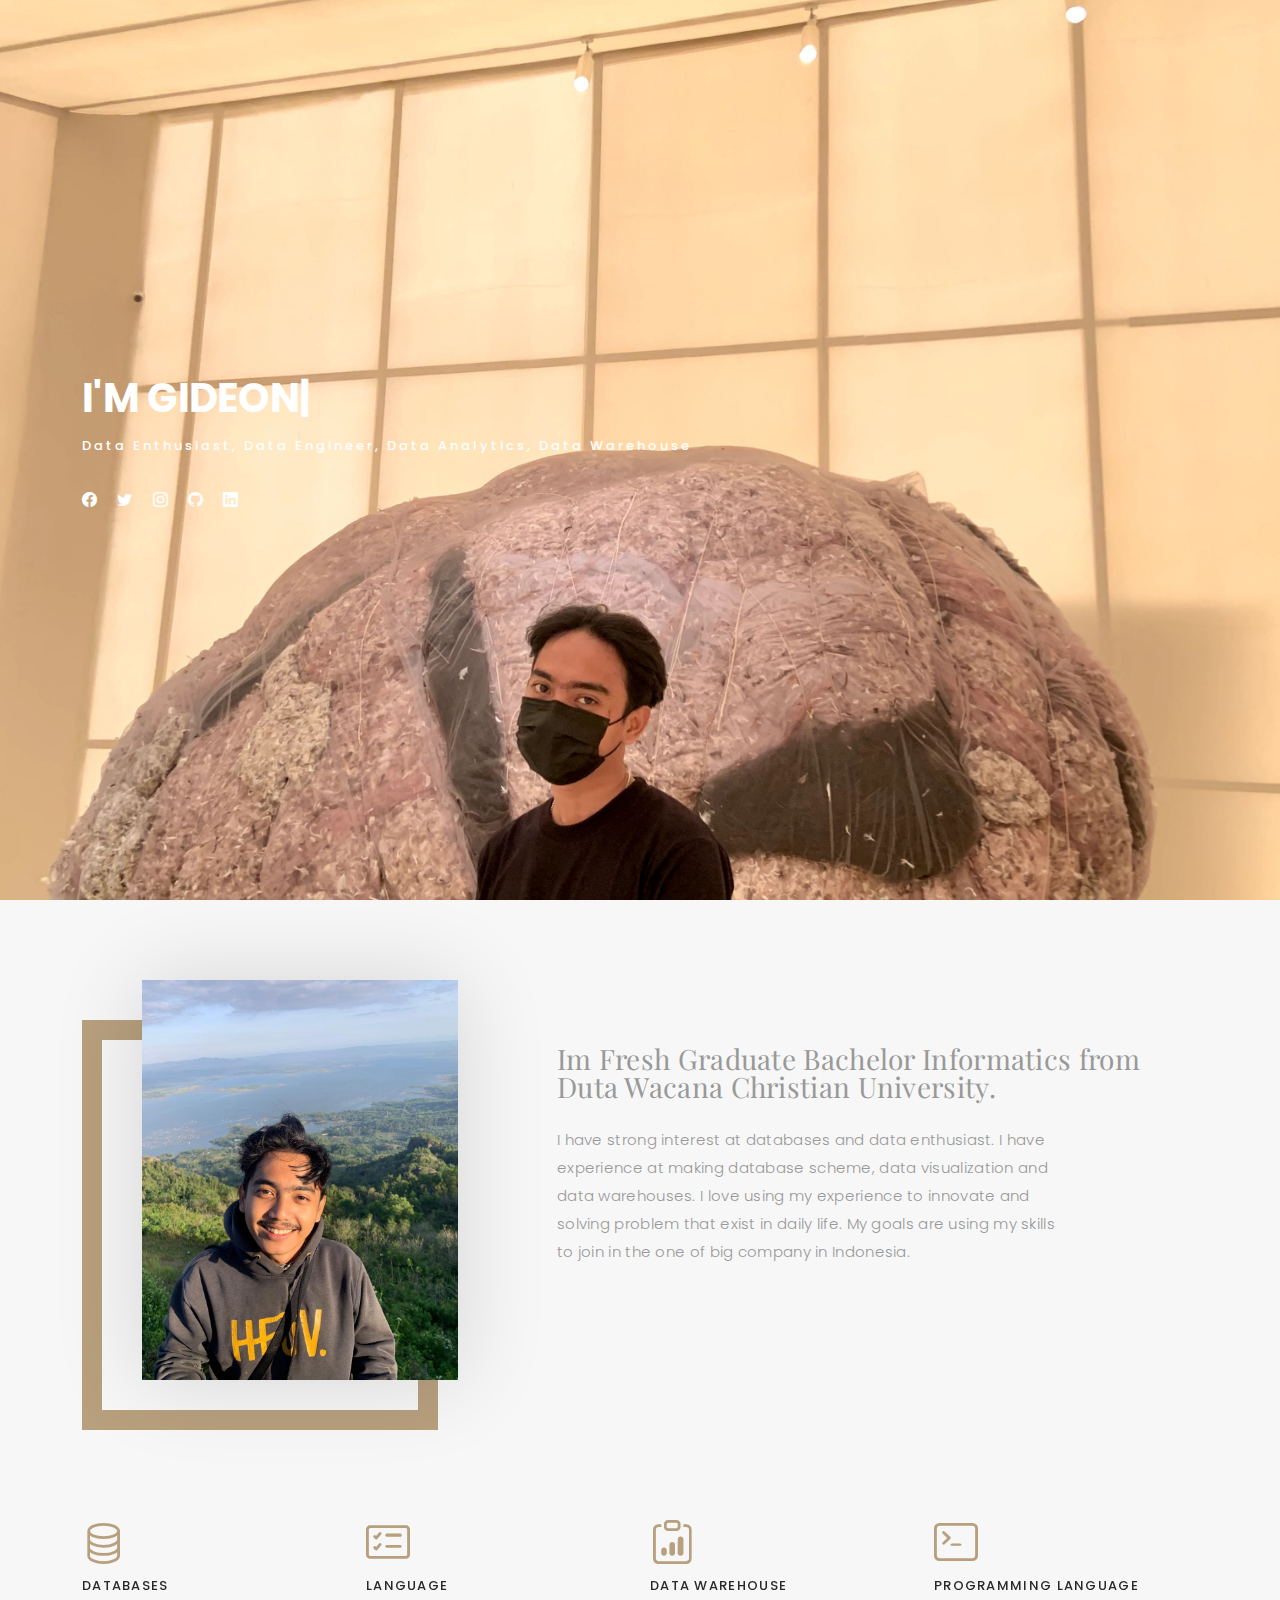
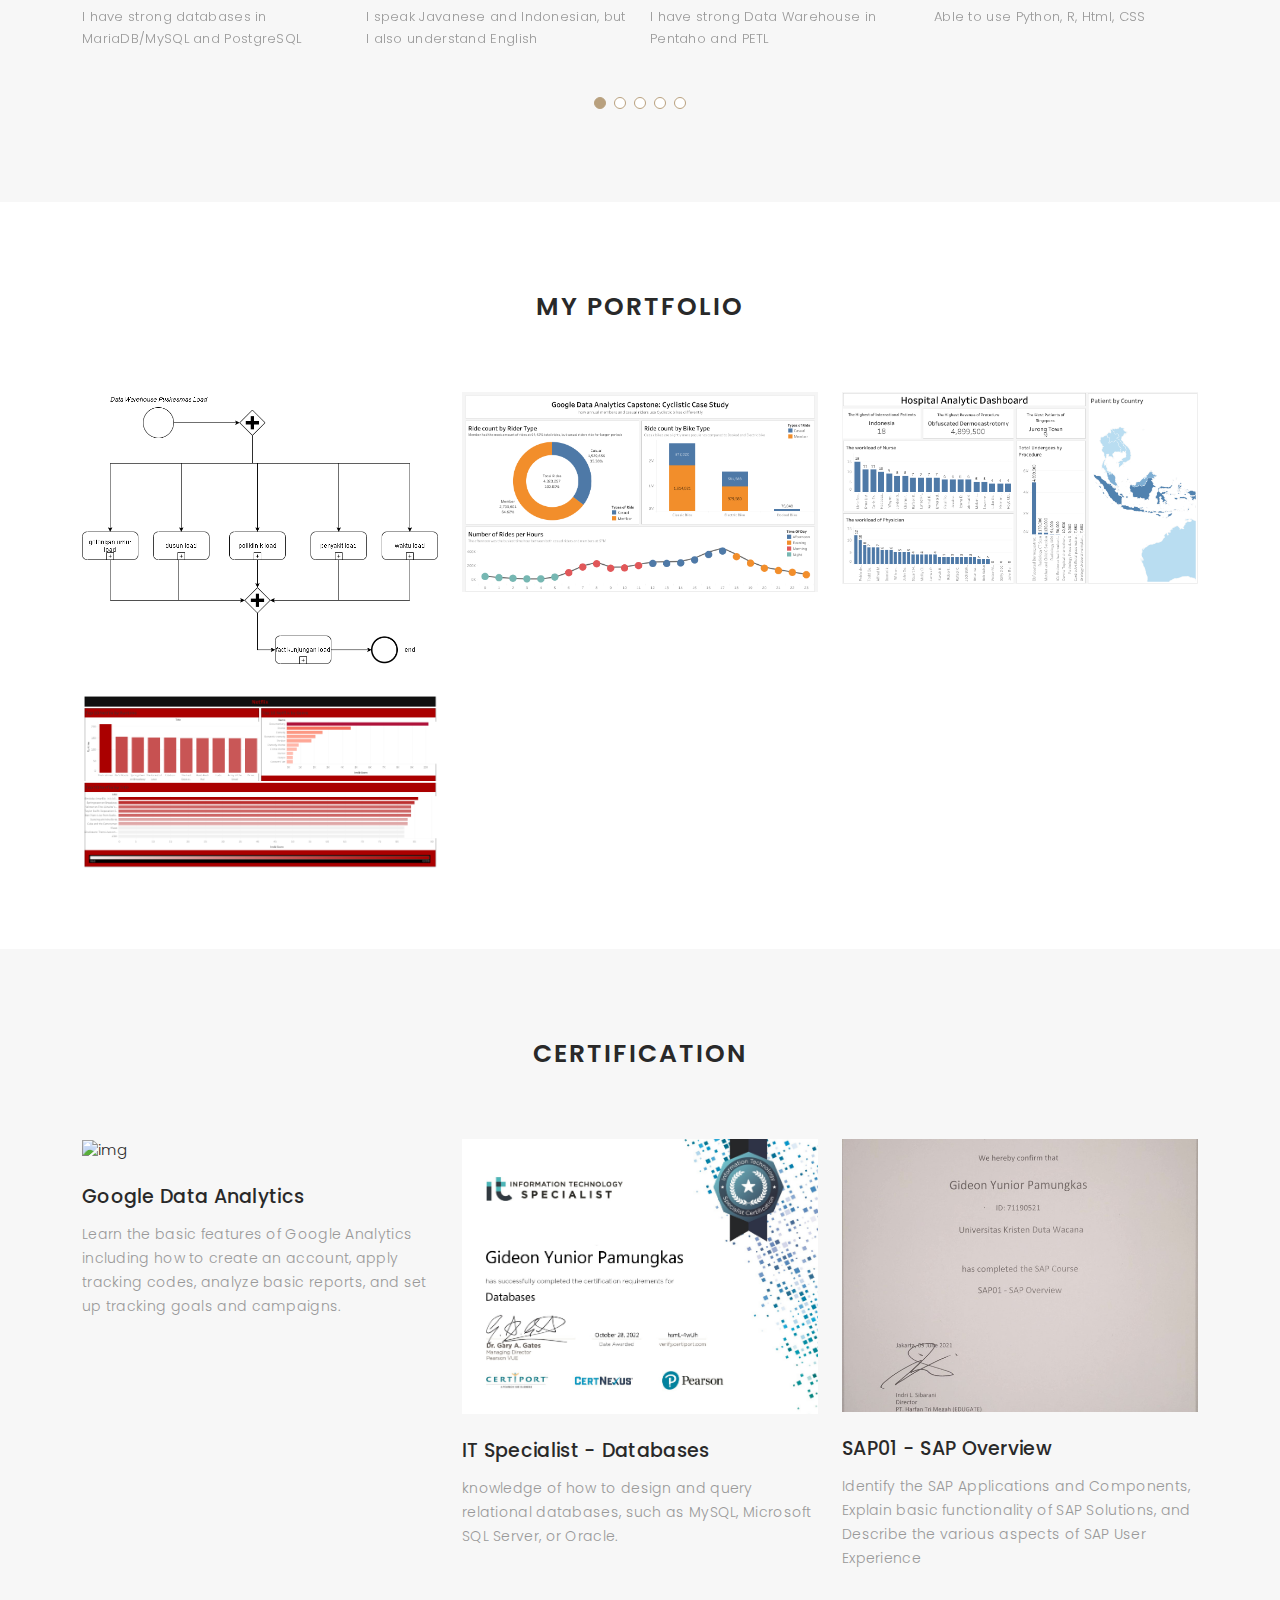
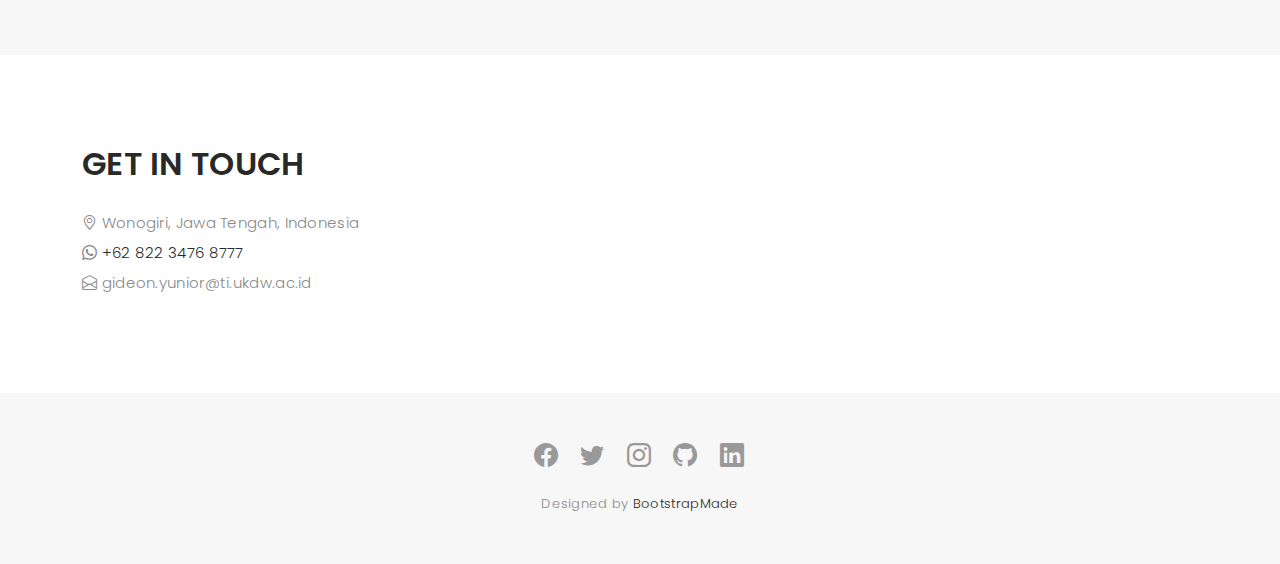
==== index.html @ 7229150a "first" ====
<!DOCTYPE html>
<html lang="en">

<head>
  <meta charset="utf-8">
  <meta content="width=device-width, initial-scale=1.0" name="viewport">

  <title>Gideon Yunior Portfolio</title>
  <meta content="" name="description">
  <meta content="" name="keywords">

  <!-- Favicons -->
  <link href="assets/img/favicon.png" rel="icon">
  <link href="assets/img/apple-touch-icon.png" rel="apple-touch-icon">

  <!-- Google Fonts -->
  <link href="https://fonts.googleapis.com/css?family=Poppins:300,300i,400,400i,500,500i,600,600i,700,700i|Playfair+Display:400,400i,500,500i,600,600i,700,700i,900,900i" rel="stylesheet">

  <!-- Vendor CSS Files -->
  <link href="assets/vendor/bootstrap/css/bootstrap.min.css" rel="stylesheet">
  <link href="assets/vendor/bootstrap-icons/bootstrap-icons.css" rel="stylesheet">
  <link href="assets/vendor/boxicons/css/boxicons.min.css" rel="stylesheet">
  <link href="assets/vendor/glightbox/css/glightbox.min.css" rel="stylesheet">
  <link href="assets/vendor/swiper/swiper-bundle.min.css" rel="stylesheet">

  <!-- Template Main CSS File -->
  <link href="assets/css/style.css" rel="stylesheet">

  <!-- =======================================================
  * Template Name: Folio
  * Template URL: https://bootstrapmade.com/folio-bootstrap-portfolio-template/
  * Updated: Mar 17 2024 with Bootstrap v5.3.3
  * Author: BootstrapMade.com
  * License: https://bootstrapmade.com/license/
  ======================================================== -->
</head>

<body>

  <!-- ======= Header ======= -->
  <header id="header" class="fixed-top ">
    <div class="container d-flex align-items-center justify-content-between">

      <a href="index.html" class="logo"><img src="assets/img/Gyp.png" alt="" class="img-fluid"></a>
      <!-- Uncomment below if you prefer to use an text logo -->
      <!-- <h1 class="logo"><a href="index.html">Folio</a></h1> -->

      <nav id="navbar" class="navbar">
        <ul>
          <li><a class="nav-link scrollto active" href="#hero">Home</a></li>
          <li><a class="nav-link scrollto" href="#about">About</a></li>
          <li><a class="nav-link  scrollto" href="#portfolio">Portfolio</a></li>
          <li><a class="nav-link  scrollto" href="#journal">Certification</a></li>
          <li><a class="nav-link scrollto" href="#contact">Contact</a></li>
        </ul>
        <i class="bi bi-list mobile-nav-toggle"></i>
      </nav><!-- .navbar -->

    </div>
  </header><!-- End Header -->

  <!-- ======= Hero Section ======= -->
  <div id="hero" class="home">

    <div class="container">
      <div class="hero-content">
        <h1>I'm <span class="typed" data-typed-items="Gideon Yunior Pamungkas"></span></h1>
        <p>Data Enthusiast, Data Engineer, Data Analytics, Data Warehouse</p>

        <ul class="list-unstyled list-social">
          <li><a href="https://www.facebook.com/profile.php?id=100007799596597"><i class="bi bi-facebook"></i></a></li>
          <li><a href="https://twitter.com/GideonYunior"><i class="bi bi-twitter"></i></a></li>
          <li><a href="https://www.instagram.com/gideonyunior/"><i class="bi bi-instagram"></i></a></li>
          <li><a href="https://github.com/gidepamu"><i class="bi bi-github"></i></a></li>
          <li><a href="https://www.linkedin.com/in/gideonyunior"><i class="bi bi-linkedin"></i></a></li>
        </ul>
      </div>
    </div>
  </div><!-- End Hero -->

  <main id="main">

    <!-- ======= About Section ======= -->
    <div id="about" class="paddsection">
      <div class="container">
        <div class="row justify-content-between">

          <div class="col-lg-4 ">
            <div class="div-img-bg">
              <div class="about-img">
                <img src="assets/img/me.jpg" class="img-responsive" alt="me">
              </div>
            </div>
          </div>

          <div class="col-lg-7">
            <div class="about-descr">

              <p class="p-heading">Im Fresh Graduate Bachelor Informatics from Duta Wacana Christian University.  </p>
              <p class="separator">I have strong interest at databases and data enthusiast. I have experience at making database scheme, data visualization and data warehouses. I love using my experience to innovate and solving problem that exist in daily life. My goals are using my skills to join in the one of big company in Indonesia.</p>

            </div>

          </div>
        </div>
      </div>
    </div><!-- End About Section -->

    <!-- ======= Services Section ======= -->
    <div id="services">
      <div class="container">

        <div class="services-slider swiper" data-aos="fade-up" data-aos-delay="100">
          <div class="swiper-wrapper">

            <div class="swiper-slide">
              <div class="services-block">
                <i class="bi bi-database"></i>
                <span>Databases</span>
                <p class="separator">I have strong databases in MariaDB/MySQL and PostgreSQL </p>
              </div>
            </div><!-- End testimonial item -->

            <div class="swiper-slide">
              <div class="services-block">
                <i class="bi bi-card-checklist"></i>
                <span>Language</span>
                <p class="separator">I speak Javanese and Indonesian, but I also understand English </p>
              </div>
            </div><!-- End testimonial item -->

            <div class="swiper-slide">
              <div class="services-block">
                <i class="bi bi-clipboard-data"></i>
                <span>Data Warehouse</span>
                <p class="separator">I have strong Data Warehouse in Pentaho and PETL </p>
              </div>
            </div><!-- End testimonial item -->

            <div class="swiper-slide">
              <div class="services-block">
                <i class="bi bi-terminal"></i>
                <span>Programming Language</span>
                <p class="separator">Able to use Python, R, Html, CSS </p>
              </div>
            </div><!-- End testimonial item -->
                          
            <div class="swiper-slide">
              <div class="services-block">
                <i class="bi bi-bar-chart"></i>
                <span>Analytics & Visualization</span>
                <p class="separator">I have strong data Analytics & Visualization in Spreadsheet, Atoti and Tableau </p>
              </div>
            </div><!-- End testimonial item -->

          </div>
          <div class="swiper-pagination"></div>
        </div>

      </div>

    </div><!-- End Services Section -->

    <!-- ======= Portfolio Section ======= -->
    <div id="portfolio" class="paddsection">

      <div class="container">
        <div class="section-title text-center">
          <h2>My Portfolio</h2>
        </div>
      </div>

      <div class="container">

        <div class="row portfolio-container">

          <div class="col-lg-4 col-md-6 portfolio-item filter-app">
            <img src="assets/img/portfolio/etl-design-Puskesmas.png" class="img-fluid" alt="">
            <div class="portfolio-info">
              <h4>ETL DW Process Puskesmas</h4>
              <p>ETL Process</p>
              <a href="assets/img/portfolio/etl-design-Puskesmas.png" data-gallery="portfolioGallery" class="portfolio-lightbox preview-link" title="Netflix"><i class="bx bx-plus"></i></a>
              <a href="portfolio-details-4.html" class="details-link" title="More Details"><i class="bx bx-link"></i></a>
            </div>
          </div>

          <div class="col-lg-4 col-md-6 portfolio-item filter-web">
            <img src="assets/img/portfolio/Cyclistic.png" class="img-fluid" alt="">
            <div class="portfolio-info">
              <h4>Google Data Analytics Capstone Cyclistic Case-Study</h4>
              <p>Data Analytics</p>
              <a href="assets/img/portfolio/Cyclistic-Details.png" data-gallery="portfolioGallery" class="portfolio-lightbox preview-link" title="Web 3"><i class="bx bx-plus"></i></a>
              <a href="portfolio-details-2.html" class="details-link" title="More Details"><i class="bx bx-link"></i></a>
            </div>
          </div>

          <div class="col-lg-4 col-md-6 portfolio-item filter-web">
            <img src="assets/img/portfolio/HospitalDW.png" class="img-fluid" alt="">
            <div class="portfolio-info">
              <h4>Hospital Data Warehouse</h4>
              <p>Data Warehouse</p>
              <a href="assets/img/portfolio/HospitalDW.png" data-gallery="portfolioGallery" class="portfolio-lightbox preview-link" title="Web 3"><i class="bx bx-plus"></i></a>
              <a href="portfolio-details-3.html" class="details-link" title="More Details"><i class="bx bx-link"></i></a>
            </div>
          </div>

          <div class="col-lg-4 col-md-6 portfolio-item filter-app">
            <img src="assets/img/portfolio/Dashboard-1.png" class="img-fluid" alt="">
            <div class="portfolio-info">
              <h4>Netflix</h4>
              <p>Tableau</p>
              <a href="assets/img/portfolio/Dashboard-1.png" data-gallery="portfolioGallery" class="portfolio-lightbox preview-link" title="Netflix"><i class="bx bx-plus"></i></a>
              <a href="portfolio-details.html" class="details-link" title="More Details"><i class="bx bx-link"></i></a>
            </div>
          </div>
          
          <!-- 
          <div class="col-lg-4 col-md-6 portfolio-item filter-app">
            <img src="assets/img/portfolio/portfolio-3.jpg" class="img-fluid" alt="">
            <div class="portfolio-info">
              <h4>App 2</h4>
              <p>App</p>
              <a href="assets/img/portfolio/portfolio-3.jpg" data-gallery="portfolioGallery" class="portfolio-lightbox preview-link" title="App 2"><i class="bx bx-plus"></i></a>
              <a href="portfolio-details.html" class="details-link" title="More Details"><i class="bx bx-link"></i></a>
            </div>
          </div>

          <div class="col-lg-4 col-md-6 portfolio-item filter-card">
            <img src="assets/img/portfolio/portfolio-4.jpg" class="img-fluid" alt="">
            <div class="portfolio-info">
              <h4>Card 2</h4>
              <p>Card</p>
              <a href="assets/img/portfolio/portfolio-4.jpg" data-gallery="portfolioGallery" class="portfolio-lightbox preview-link" title="Card 2"><i class="bx bx-plus"></i></a>
              <a href="portfolio-details.html" class="details-link" title="More Details"><i class="bx bx-link"></i></a>
            </div>
          </div>

          <div class="col-lg-4 col-md-6 portfolio-item filter-web">
            <img src="assets/img/portfolio/portfolio-5.jpg" class="img-fluid" alt="">
            <div class="portfolio-info">
              <h4>Web 2</h4>
              <p>Web</p>
              <a href="assets/img/portfolio/portfolio-5.jpg" data-gallery="portfolioGallery" class="portfolio-lightbox preview-link" title="Web 2"><i class="bx bx-plus"></i></a>
              <a href="portfolio-details.html" class="details-link" title="More Details"><i class="bx bx-link"></i></a>
            </div>
          </div>

          <div class="col-lg-4 col-md-6 portfolio-item filter-app">
            <img src="assets/img/portfolio/portfolio-6.jpg" class="img-fluid" alt="">
            <div class="portfolio-info">
              <h4>App 3</h4>
              <p>App</p>
              <a href="assets/img/portfolio/portfolio-6.jpg" data-gallery="portfolioGallery" class="portfolio-lightbox preview-link" title="App 3"><i class="bx bx-plus"></i></a>
              <a href="portfolio-details.html" class="details-link" title="More Details"><i class="bx bx-link"></i></a>
            </div>
          </div> -->

        </div>

      </div>

    </div><!-- End Portfolio Section -->

    <!-- ======= Journal Section ======= -->
    <div id="journal" class="text-left paddsection">

      <div class="container">
        <div class="section-title text-center">
          <h2>Certification</h2>
        </div>
      </div>

      <div class="container">
        <div class="journal-block">
          <div class="row">
            <div class="col-lg-4 col-md-6">
              <div class="journal-info">

                <a href="https://www.coursera.org/account/accomplishments/professional-cert/ZM4BMNHWZRNQ"><img src="assets/img/Coursera Certification Google Data Analytics.JPEG" class="img-responsive" alt="img"></a>

                <div class="journal-txt">

                  <h4><a href="https://www.coursera.org/account/accomplishments/professional-cert/ZM4BMNHWZRNQ">Google Data Analytics</a></h4>
                  <p class="separator">Learn the basic features of Google Analytics including how to create an account, apply tracking codes, analyze basic reports, and set up tracking goals and campaigns.
                  </p>

                </div>

              </div>
            </div>

            <div class="col-lg-4 col-md-6">
              <div class="journal-info">

                <a href="https://www.credly.com/badges/a9029bb2-a997-4a3e-8f16-a921469796fb"><img src="assets/img/blog-post-1.jpg" class="img-responsive" alt="img"></a>

                <div class="journal-txt">

                  <h4><a href="https://www.credly.com/badges/a9029bb2-a997-4a3e-8f16-a921469796fb">IT Specialist - Databases</a></h4>
                  <p class="separator">knowledge of how to design and query relational databases, such as MySQL, Microsoft SQL Server, or Oracle.
                  </p>

                </div>

              </div>
            </div>

            <div class="col-lg-4 col-md-6">
              <div class="journal-info">

                <a href="http://check.upp-sap.com:88/validasi%20sertifikat/hasil%20query.php?id=30303030303038373233303030313138&view=View"><img src="assets/img/blog-post-2.jpg" class="img-responsive" alt="img"></a>

                <div class="journal-txt">

                  <h4><a href="http://check.upp-sap.com:88/validasi%20sertifikat/hasil%20query.php?id=30303030303038373233303030313138&view=View">
                    SAP01 - SAP Overview</a></h4>
                  <p class="separator">Identify the SAP Applications and Components, Explain basic functionality of SAP Solutions, and Describe the various aspects of SAP User Experience
                  </p>

                </div>

              </div>
            </div>

          </div>
        </div>
      </div>

    </div><!-- End Journal Section -->

    <!-- ======= Contact Section ======= -->
    <div id="contact" class="paddsection">
      <div class="container">
        <div class="contact-block1">
          <div class="row">

            <div class="col-lg-6">
              <div class="contact-contact">

                <h2 class="mb-30">GET IN TOUCH</h2>

                <ul class="contact-details">
                  <li><i class="bi bi-geo-alt"></i><span> Wonogiri, Jawa Tengah, Indonesia</span></li>
                  <li><i class="bi bi-whatsapp"></i><a href="https://wa.me/6282234768777"> +62 822 3476 8777</a></li>
                  <li><i class="bi bi-envelope-open"></i><span> gideon.yunior@ti.ukdw.ac.id</span></li>
                </ul>

              </div>
            </div>            
          </div>
        </div>
      </div>
    </div><!-- End Contact Section -->

  </main><!-- End #main -->

  <!-- ======= Footer ======= -->
  <div id="footer" class="text-center">
    <div class="container">
      <div class="socials-media text-center">

        <ul class="list-unstyled">
          <li><a href="https://www.facebook.com/profile.php?id=100007799596597"><i class="bi bi-facebook"></i></a></li>
          <li><a href="https://twitter.com/GideonYunior"><i class="bi bi-twitter"></i></a></li>
          <li><a href="https://www.instagram.com/gideonyunior/"><i class="bi bi-instagram"></i></a></li>
          <li><a href="https://github.com/gidepamu"><i class="bi bi-github"></i></a></li>
          <li><a href="https://www.linkedin.com/in/gideonyunior"><i class="bi bi-linkedin"></i></a></li>
        </ul>

      </div>

      <div class="credits">
        <!--
        All the links in the footer should remain intact.
        You can delete the links only if you purchased the pro version.
        Licensing information: https://bootstrapmade.com/license/
        Purchase the pro version with working PHP/AJAX contact form: https://bootstrapmade.com/buy/?theme=Folio
      -->
        Designed by <a href="https://bootstrapmade.com/">BootstrapMade</a>
      </div>

    </div>
  </div><!-- End Footer -->

  <a href="#" class="back-to-top d-flex align-items-center justify-content-center"><i class="bi bi-arrow-up-short"></i></a>

  <!-- Vendor JS Files -->
  <script src="assets/vendor/bootstrap/js/bootstrap.bundle.min.js"></script>
  <script src="assets/vendor/glightbox/js/glightbox.min.js"></script>
  <script src="assets/vendor/isotope-layout/isotope.pkgd.min.js"></script>
  <script src="assets/vendor/swiper/swiper-bundle.min.js"></script>
  <script src="assets/vendor/typed.js/typed.umd.js"></script>
  <script src="assets/vendor/php-email-form/validate.js"></script>

  <!-- Template Main JS File -->
  <script src="assets/js/main.js"></script>

</body>

</html>
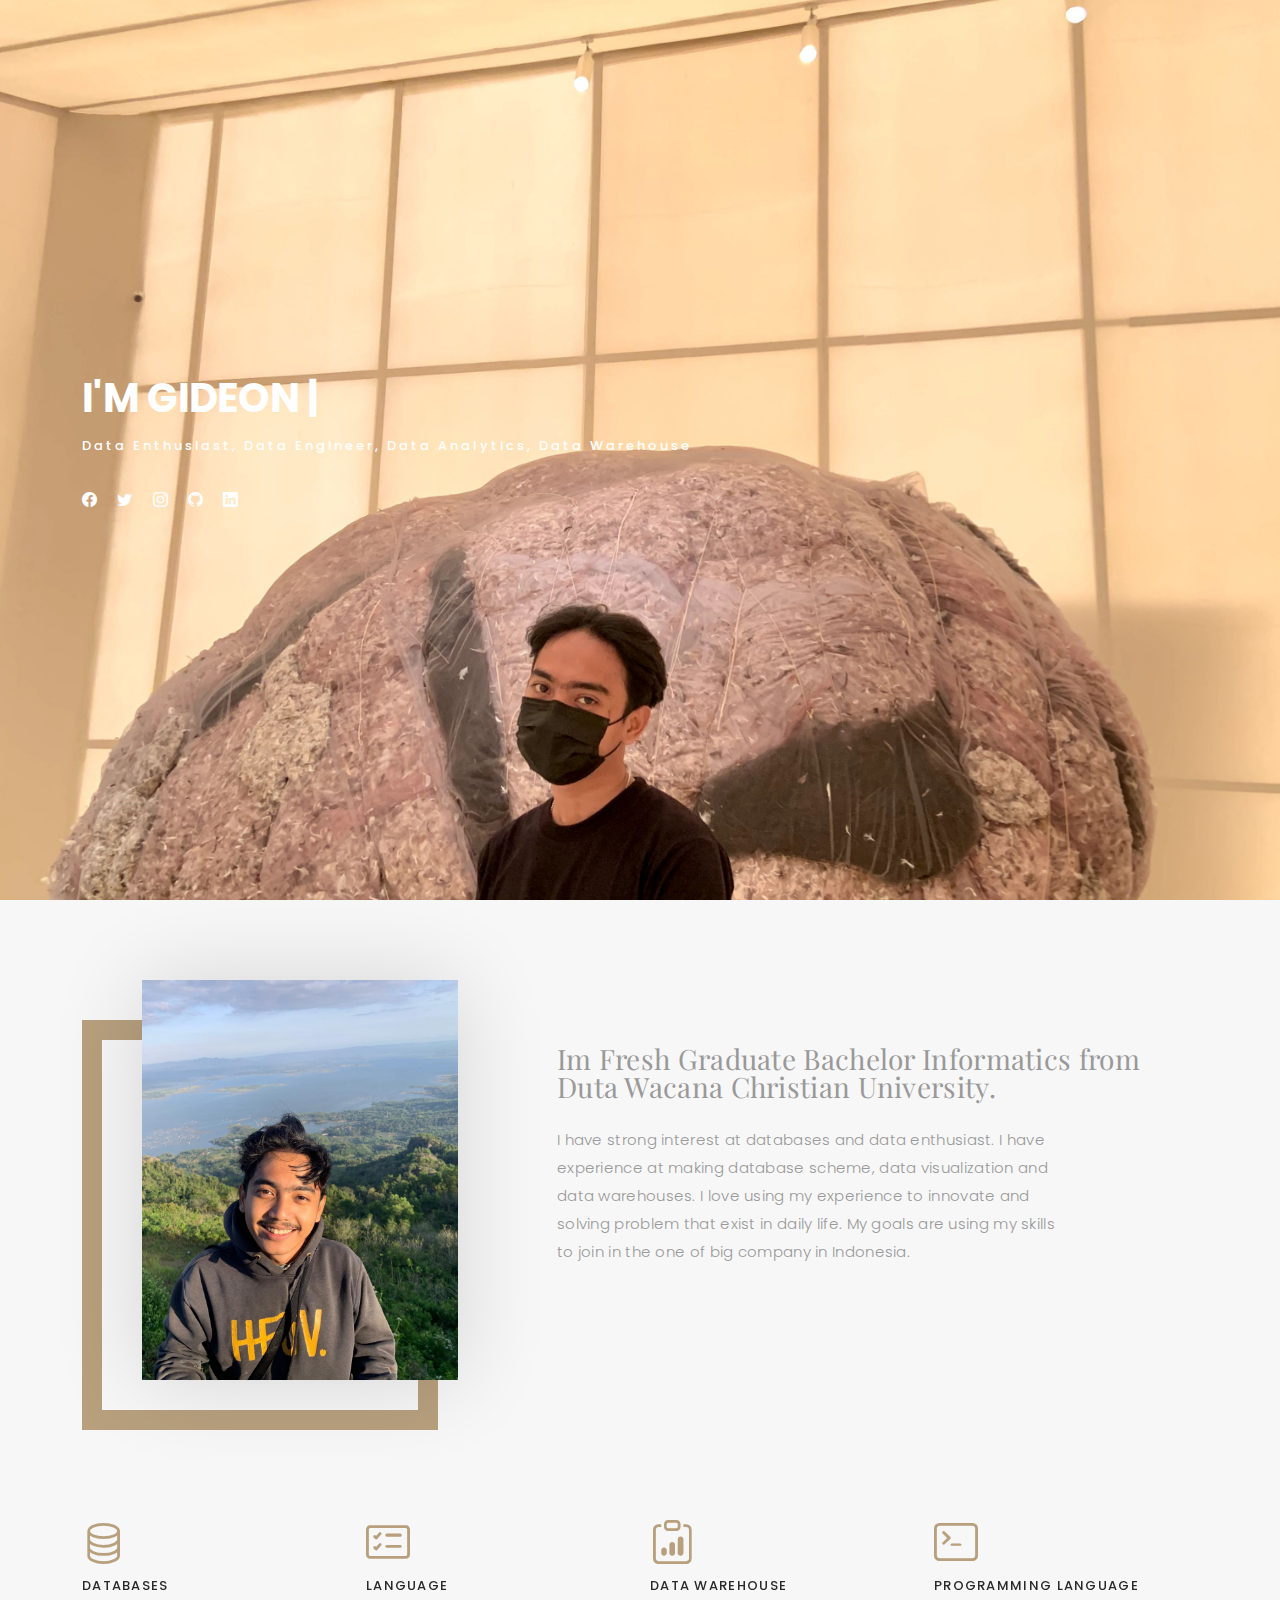
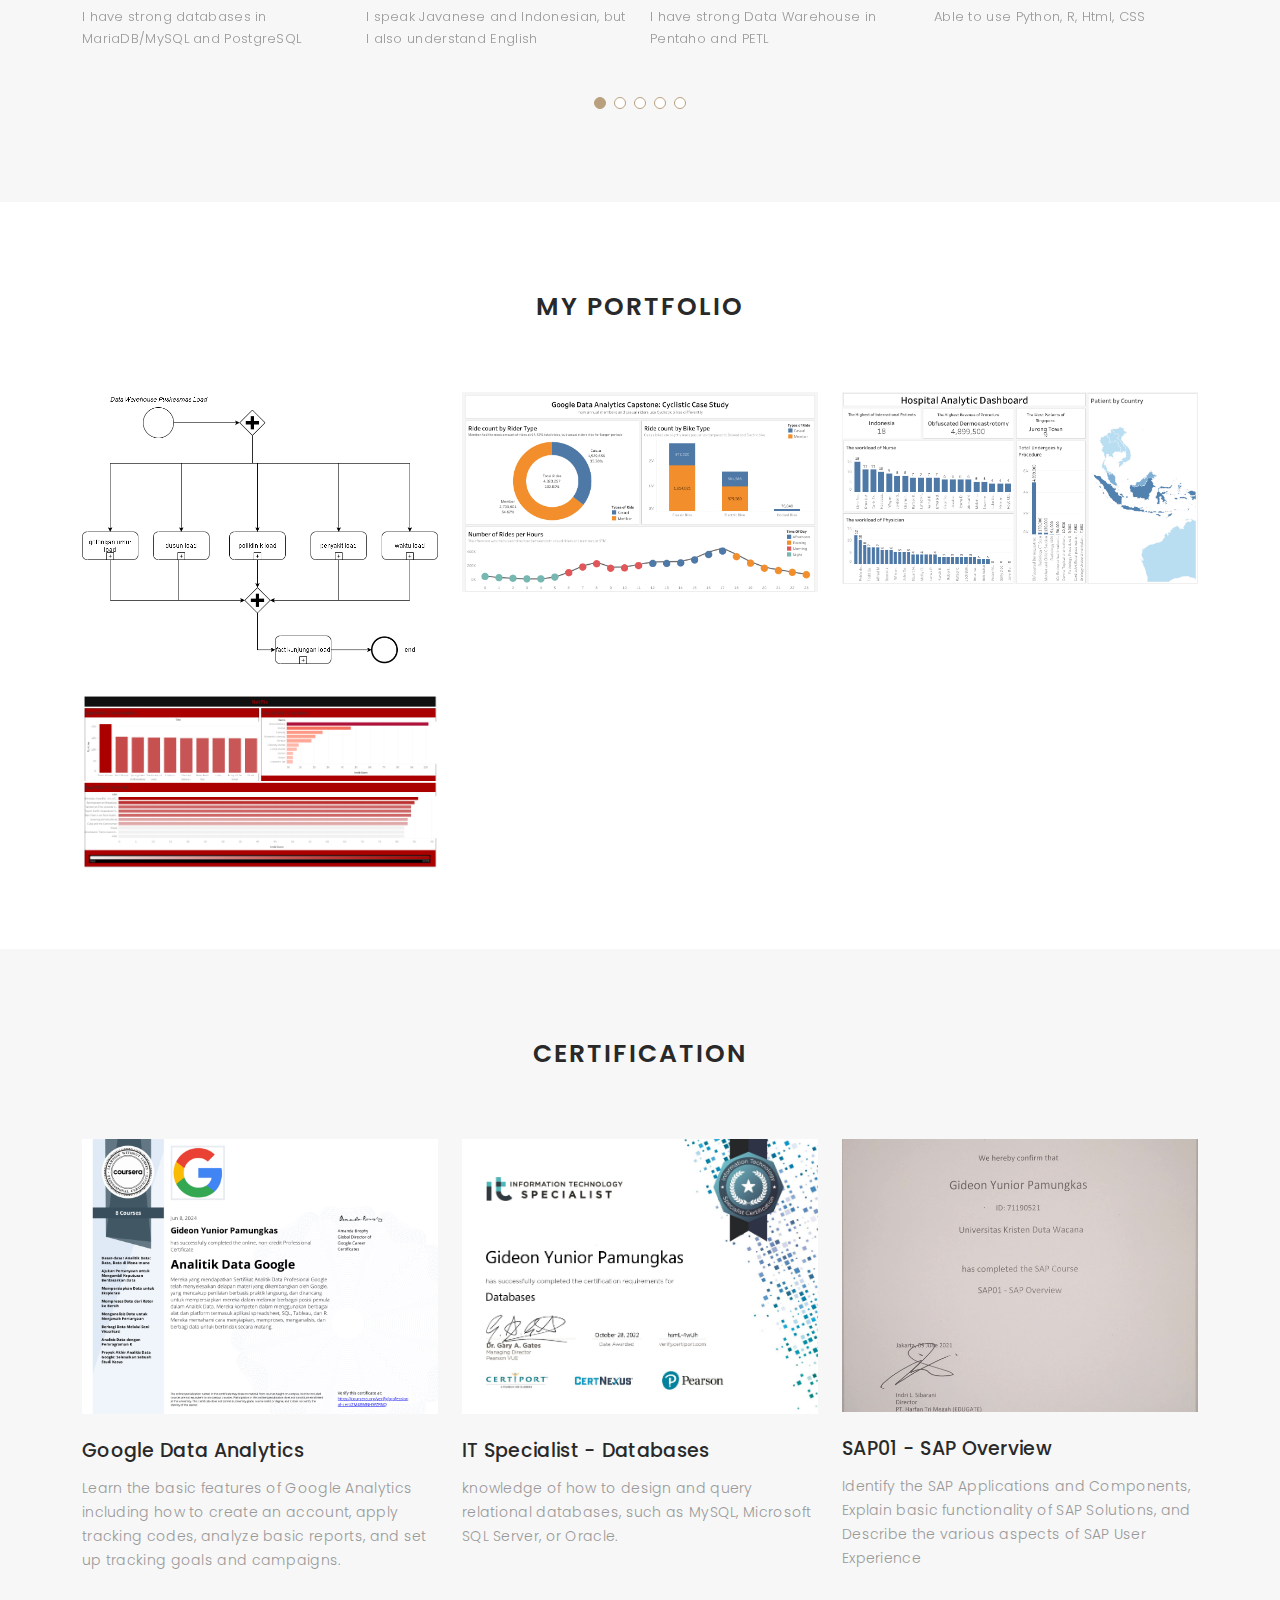
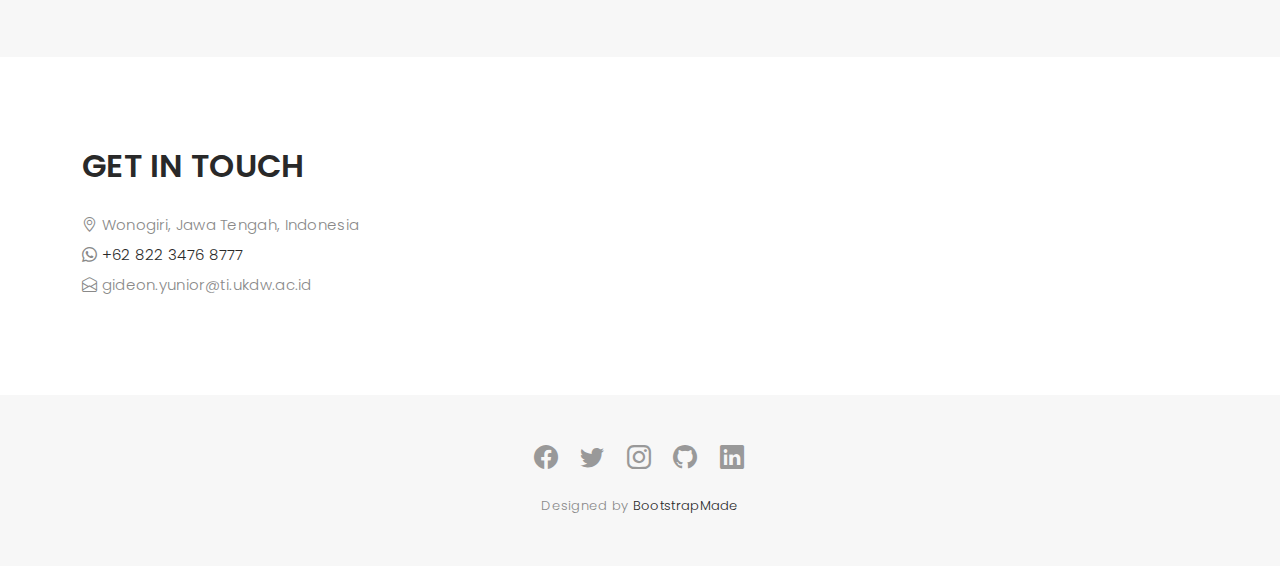
==== commit d4108fe0: "ganti foto" ====
--- a/index.html
+++ b/index.html
@@ -276,7 +276,7 @@
             <div class="col-lg-4 col-md-6">
               <div class="journal-info">
 
-                <a href="https://www.coursera.org/account/accomplishments/professional-cert/ZM4BMNHWZRNQ"><img src="assets/img/Coursera Certification Google Data Analytics.JPEG" class="img-responsive" alt="img"></a>
+                <a href="https://www.coursera.org/account/accomplishments/professional-cert/ZM4BMNHWZRNQ"><img src="assets/img/Coursera Sertification Google Data Analytics-1.png" class="img-responsive" alt="img"></a>
 
                 <div class="journal-txt">
 
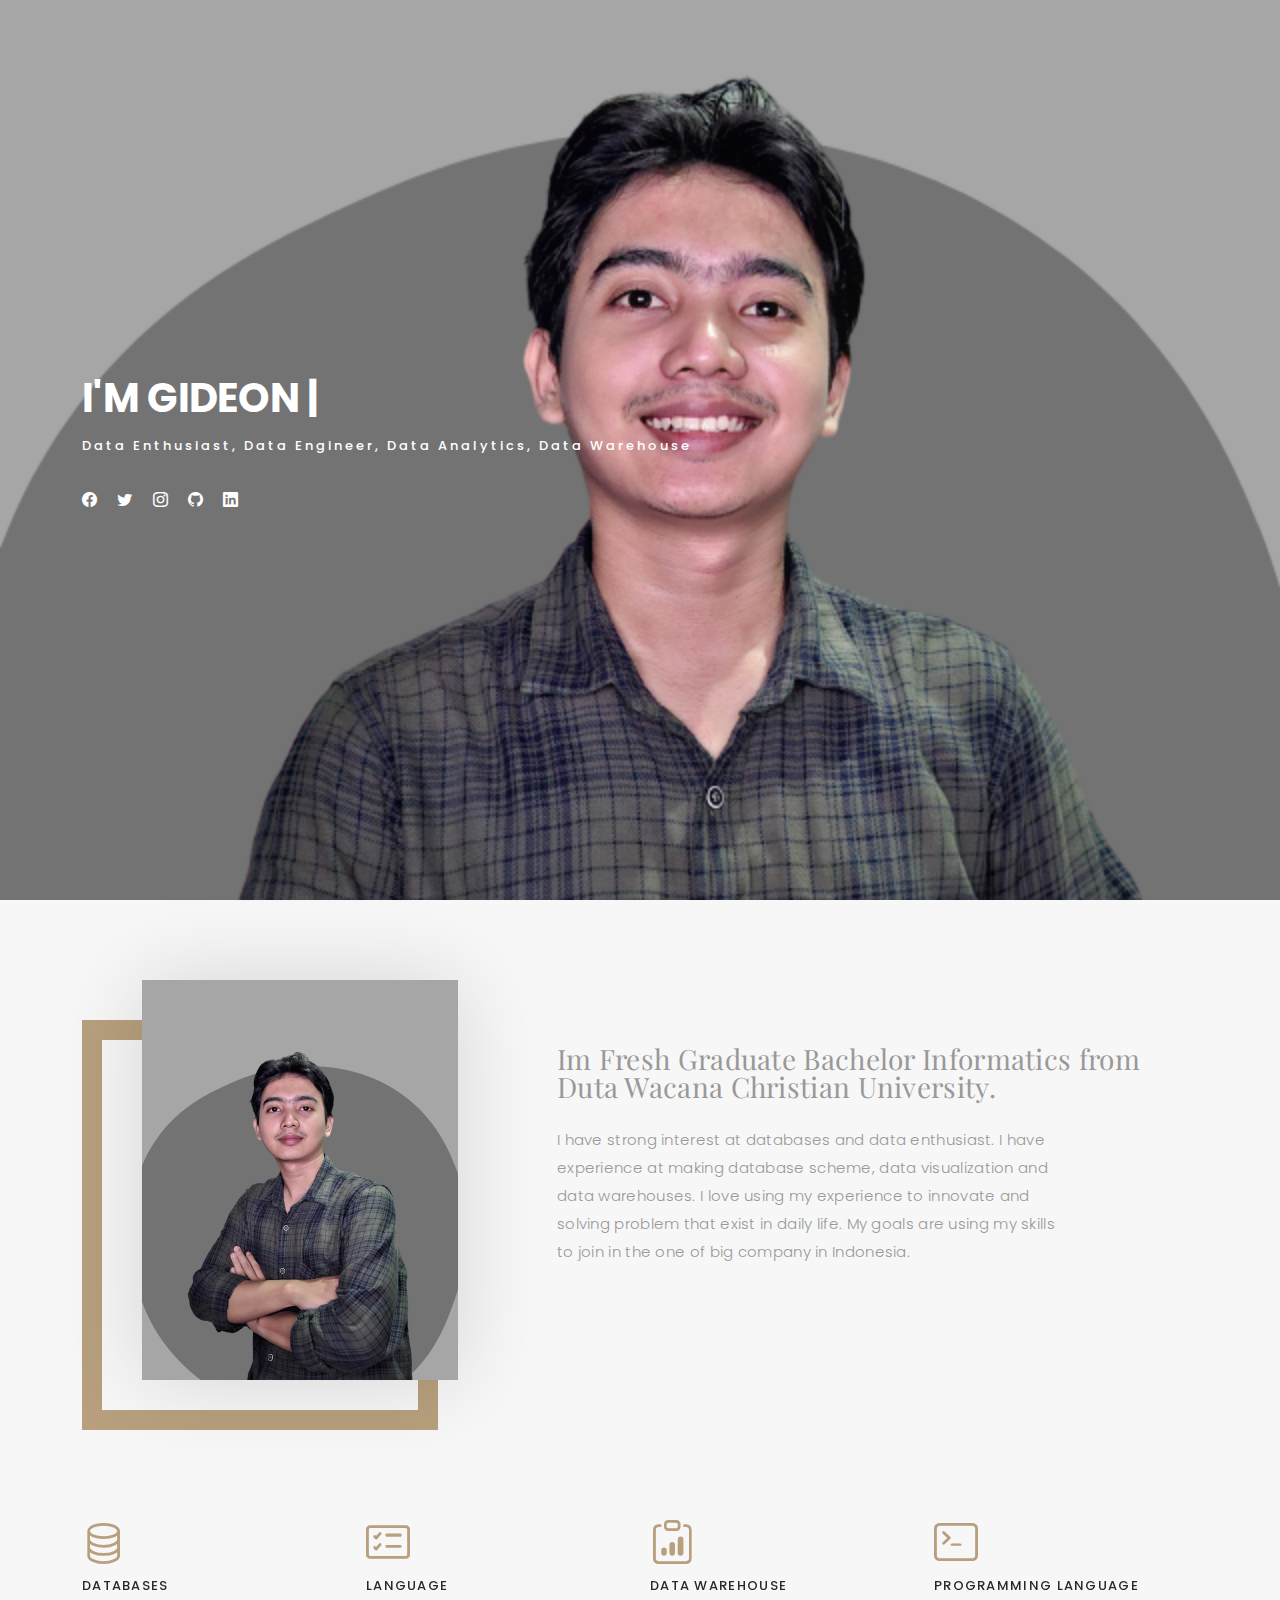
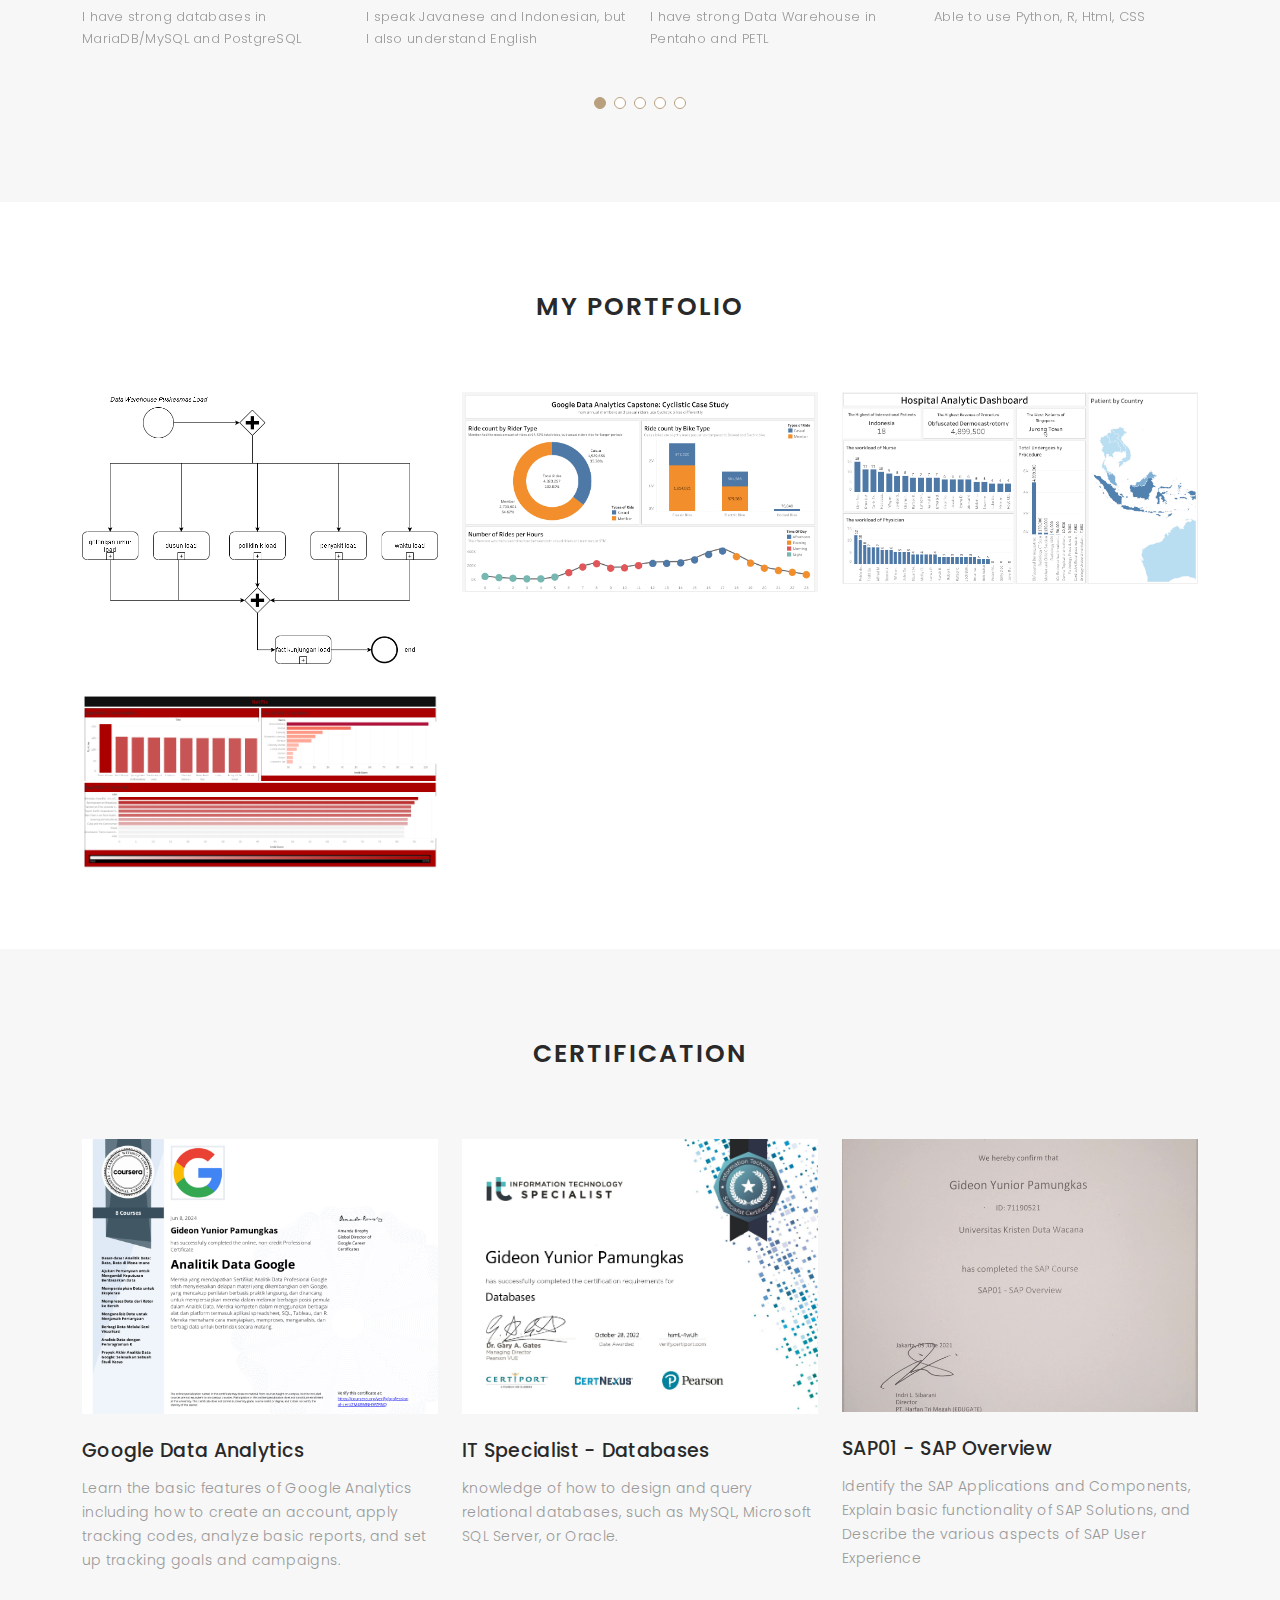
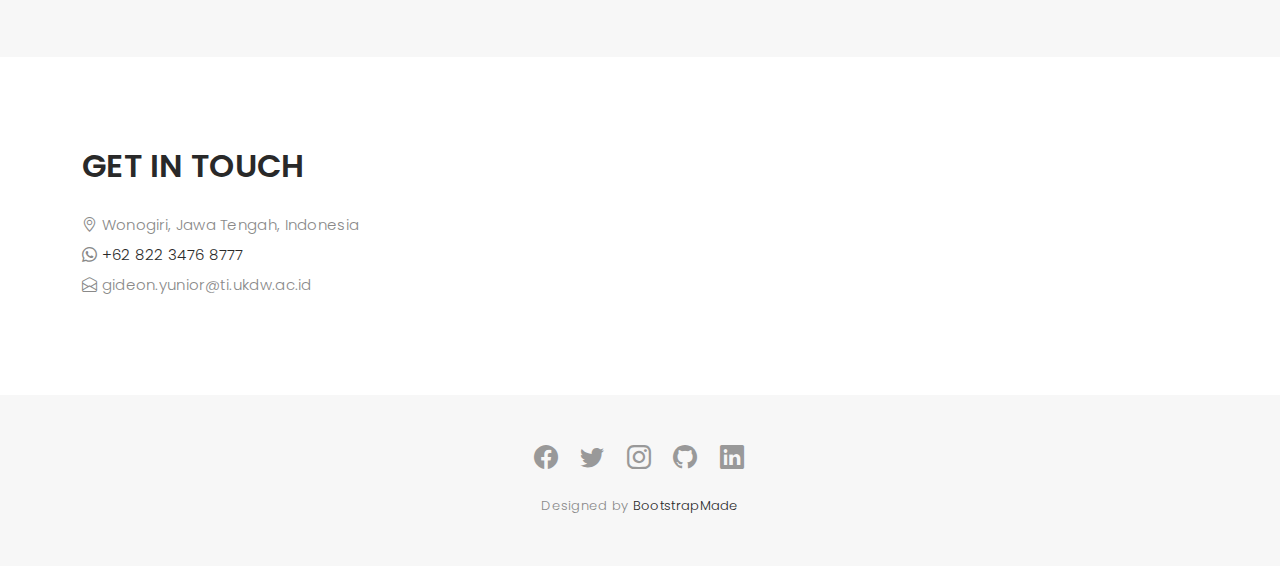
==== commit 2b6478dc: "ganti foto background" ====
--- a/index.html
+++ b/index.html
@@ -88,7 +88,7 @@
           <div class="col-lg-4 ">
             <div class="div-img-bg">
               <div class="about-img">
-                <img src="assets/img/me.jpg" class="img-responsive" alt="me">
+                <img src="assets/img/2.png" class="img-responsive" alt="me">
               </div>
             </div>
           </div>
@@ -166,7 +166,7 @@
 
       <div class="container">
         <div class="section-title text-center">
-          <h2>My Portfolio</h2>
+          <h2>My Portfolio </h2>
         </div>
       </div>
 
@@ -179,7 +179,7 @@
             <div class="portfolio-info">
               <h4>ETL DW Process Puskesmas</h4>
               <p>ETL Process</p>
-              <a href="assets/img/portfolio/etl-design-Puskesmas.png" data-gallery="portfolioGallery" class="portfolio-lightbox preview-link" title="Netflix"><i class="bx bx-plus"></i></a>
+              <a href="assets/img/portfolio/etl-design-Puskesmas.png" data-gallery="portfolioGallery" class="portfolio-lightbox preview-link" title="Data Warehouse"><i class="bx bx-plus"></i></a>
               <a href="portfolio-details-4.html" class="details-link" title="More Details"><i class="bx bx-link"></i></a>
             </div>
           </div>
@@ -189,7 +189,7 @@
             <div class="portfolio-info">
               <h4>Google Data Analytics Capstone Cyclistic Case-Study</h4>
               <p>Data Analytics</p>
-              <a href="assets/img/portfolio/Cyclistic-Details.png" data-gallery="portfolioGallery" class="portfolio-lightbox preview-link" title="Web 3"><i class="bx bx-plus"></i></a>
+              <a href="assets/img/portfolio/Cyclistic-Details.png" data-gallery="portfolioGallery" class="portfolio-lightbox preview-link" title="Data Analytics"><i class="bx bx-plus"></i></a>
               <a href="portfolio-details-2.html" class="details-link" title="More Details"><i class="bx bx-link"></i></a>
             </div>
           </div>
@@ -199,7 +199,7 @@
             <div class="portfolio-info">
               <h4>Hospital Data Warehouse</h4>
               <p>Data Warehouse</p>
-              <a href="assets/img/portfolio/HospitalDW.png" data-gallery="portfolioGallery" class="portfolio-lightbox preview-link" title="Web 3"><i class="bx bx-plus"></i></a>
+              <a href="assets/img/portfolio/HospitalDW.png" data-gallery="portfolioGallery" class="portfolio-lightbox preview-link" title="Data warehouses"><i class="bx bx-plus"></i></a>
               <a href="portfolio-details-3.html" class="details-link" title="More Details"><i class="bx bx-link"></i></a>
             </div>
           </div>
--- a/assets/css/style.css
+++ b/assets/css/style.css
@@ -449,7 +449,7 @@
 # Hero
 --------------------------------------------------------------*/
 #hero {
-  background: url("../img/home-bg.jpg") repeat scroll center center/cover;
+  background: url("../img/3.png") repeat scroll center center/cover;
   height: 100vh;
   width: 100%;
 }
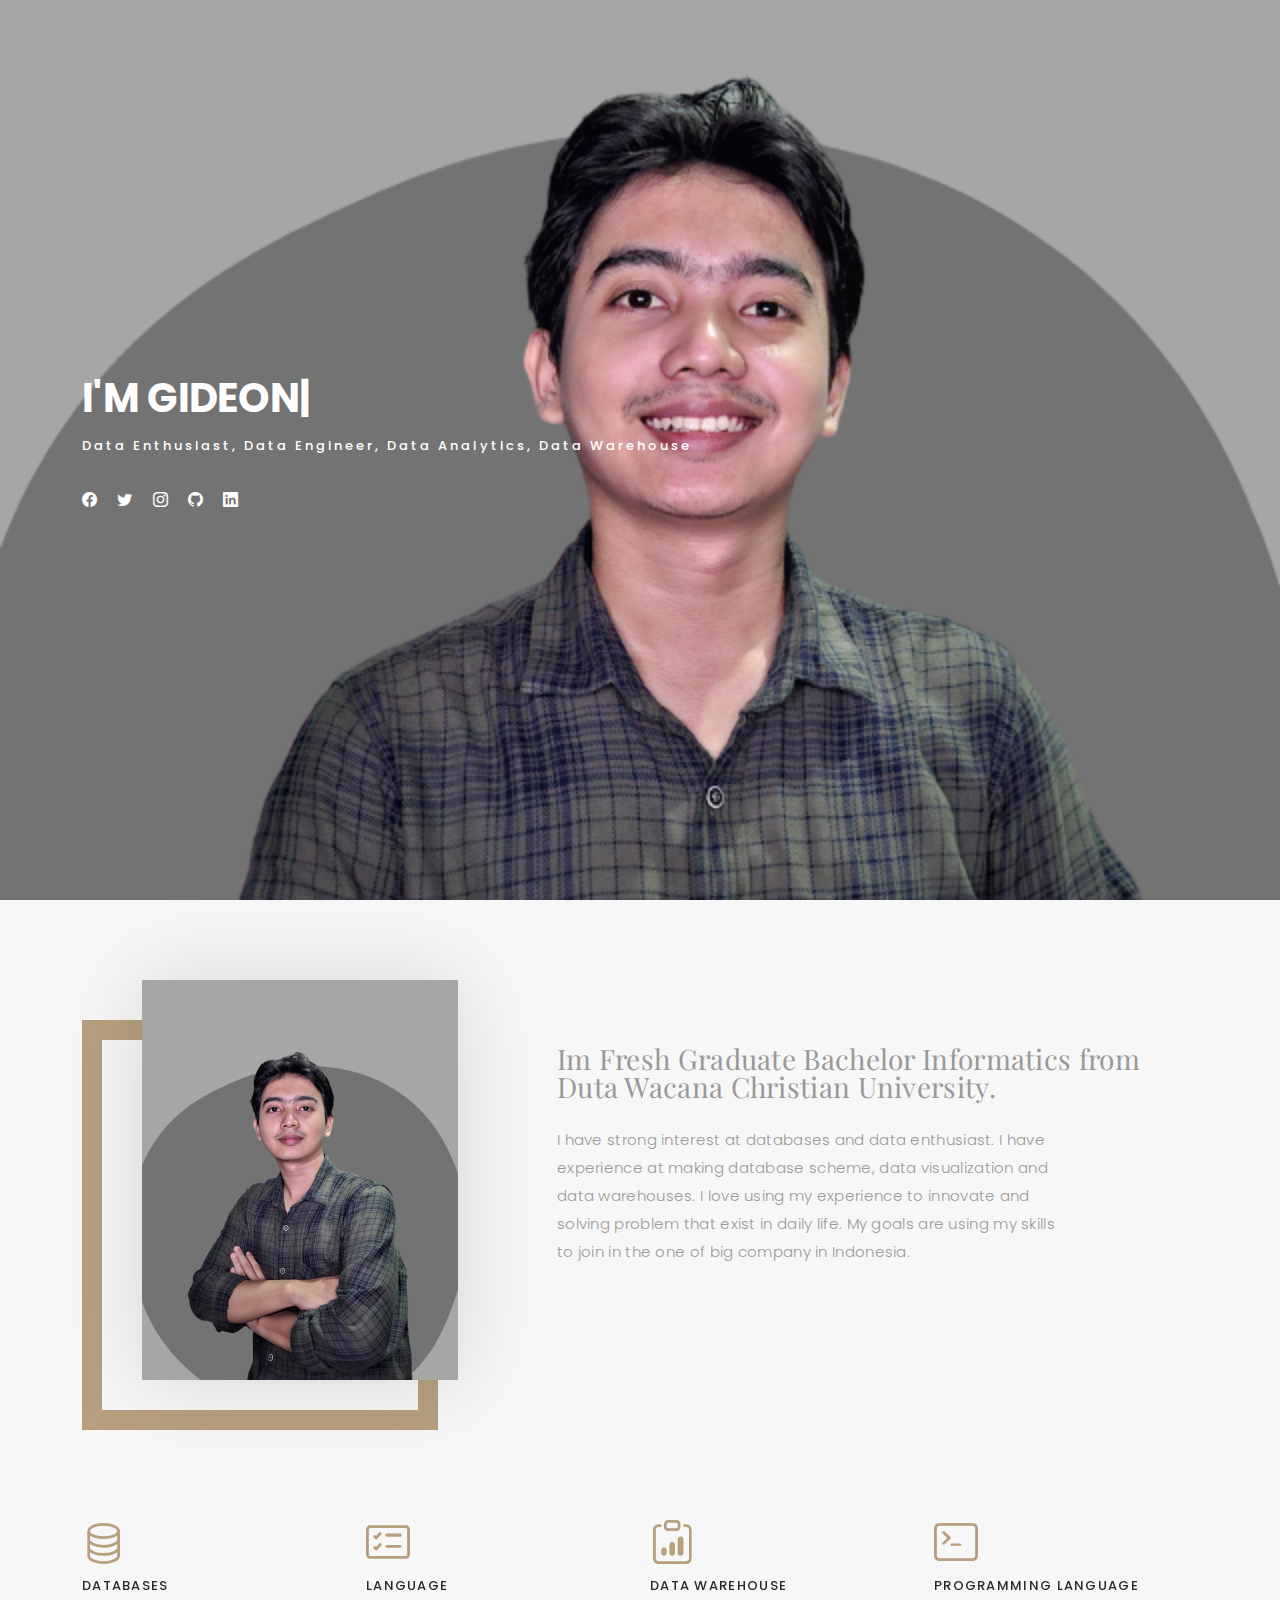
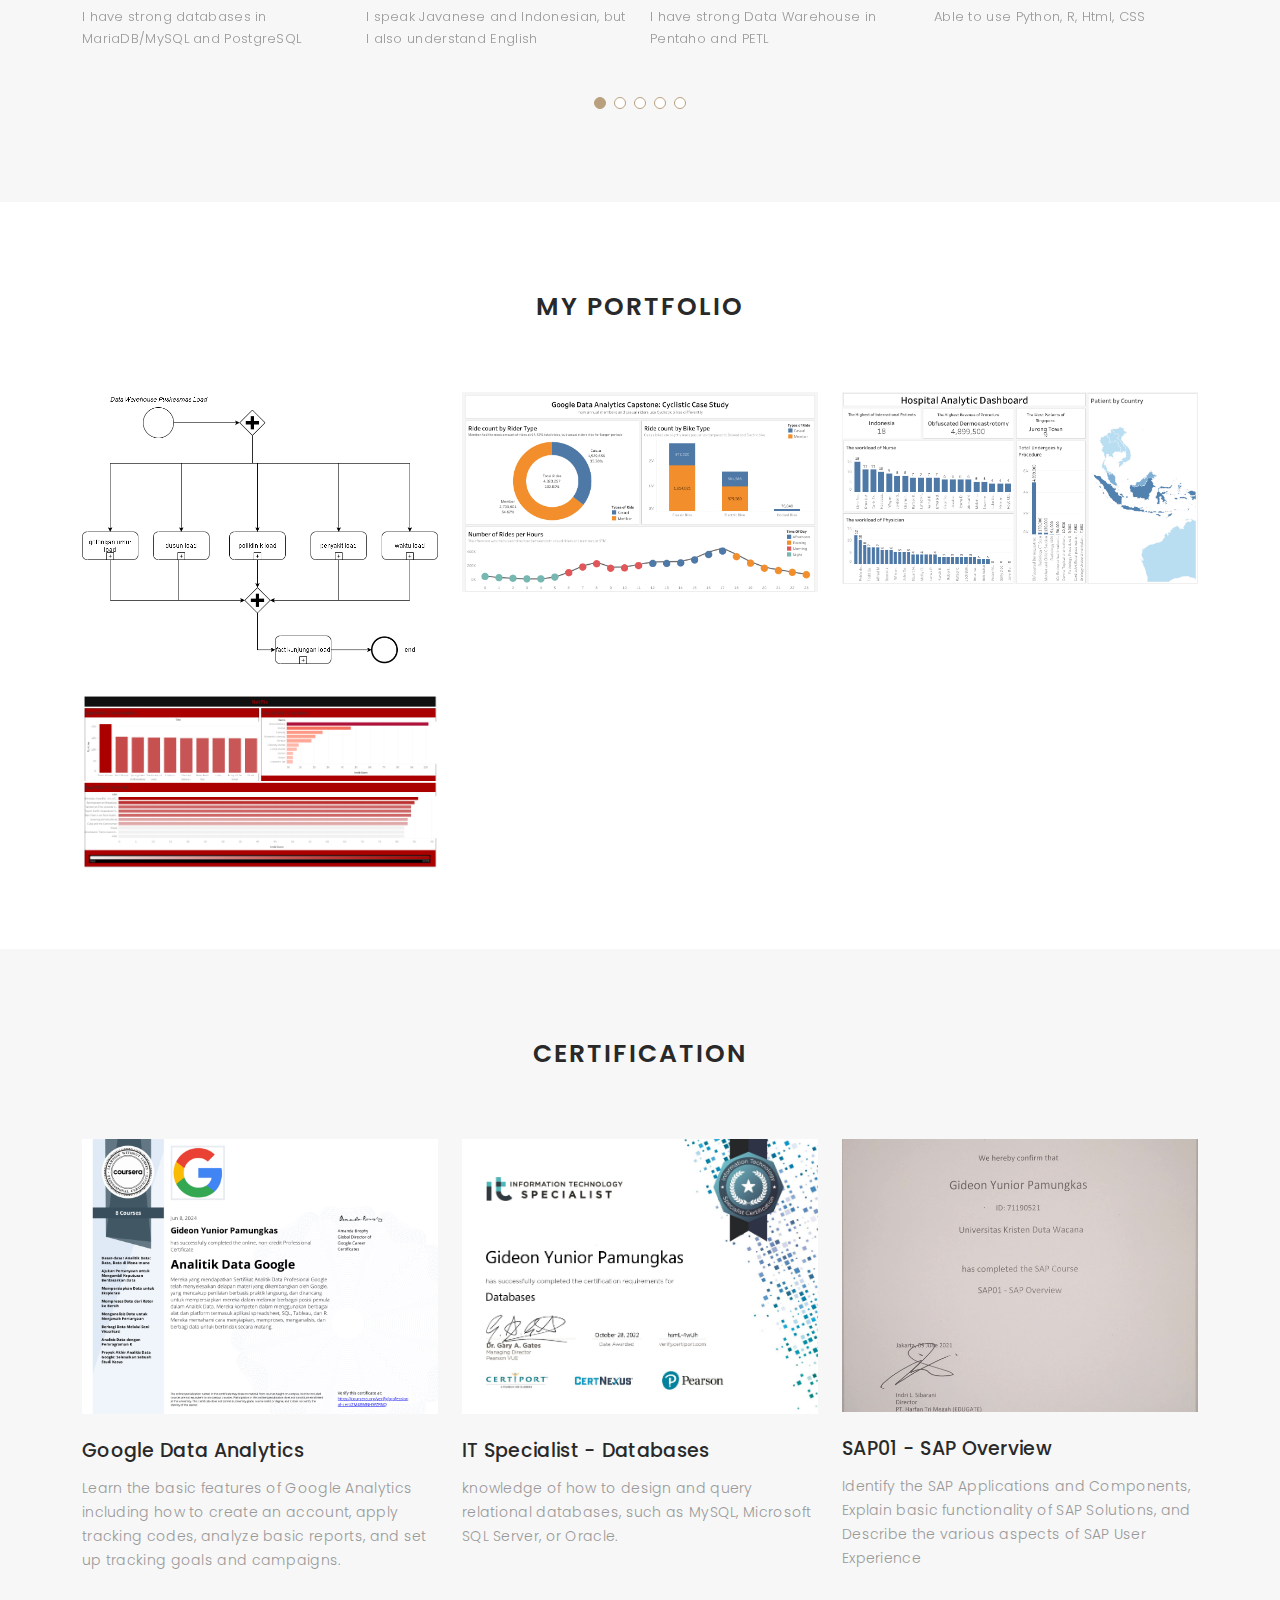
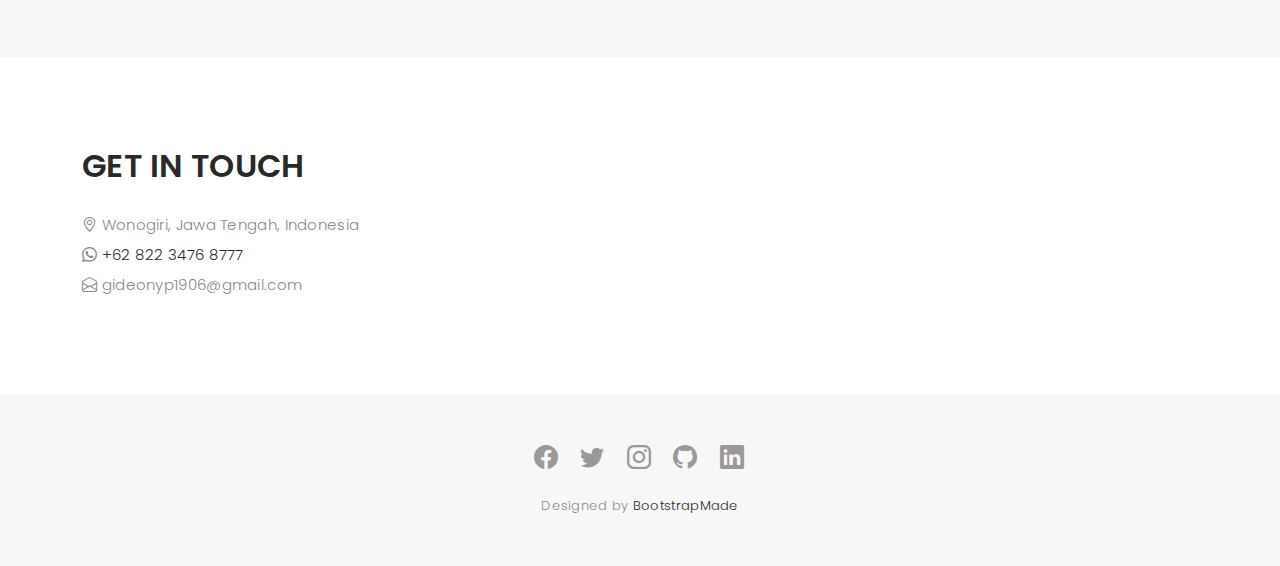
==== commit d77f6fb4: "mengganti email" ====
--- a/index.html
+++ b/index.html
@@ -342,7 +342,7 @@
                 <ul class="contact-details">
                   <li><i class="bi bi-geo-alt"></i><span> Wonogiri, Jawa Tengah, Indonesia</span></li>
                   <li><i class="bi bi-whatsapp"></i><a href="https://wa.me/6282234768777"> +62 822 3476 8777</a></li>
-                  <li><i class="bi bi-envelope-open"></i><span> gideon.yunior@ti.ukdw.ac.id</span></li>
+                  <li><i class="bi bi-envelope-open"></i><span> gideonyp1906@gmail.com</span></li>
                 </ul>
 
               </div>
